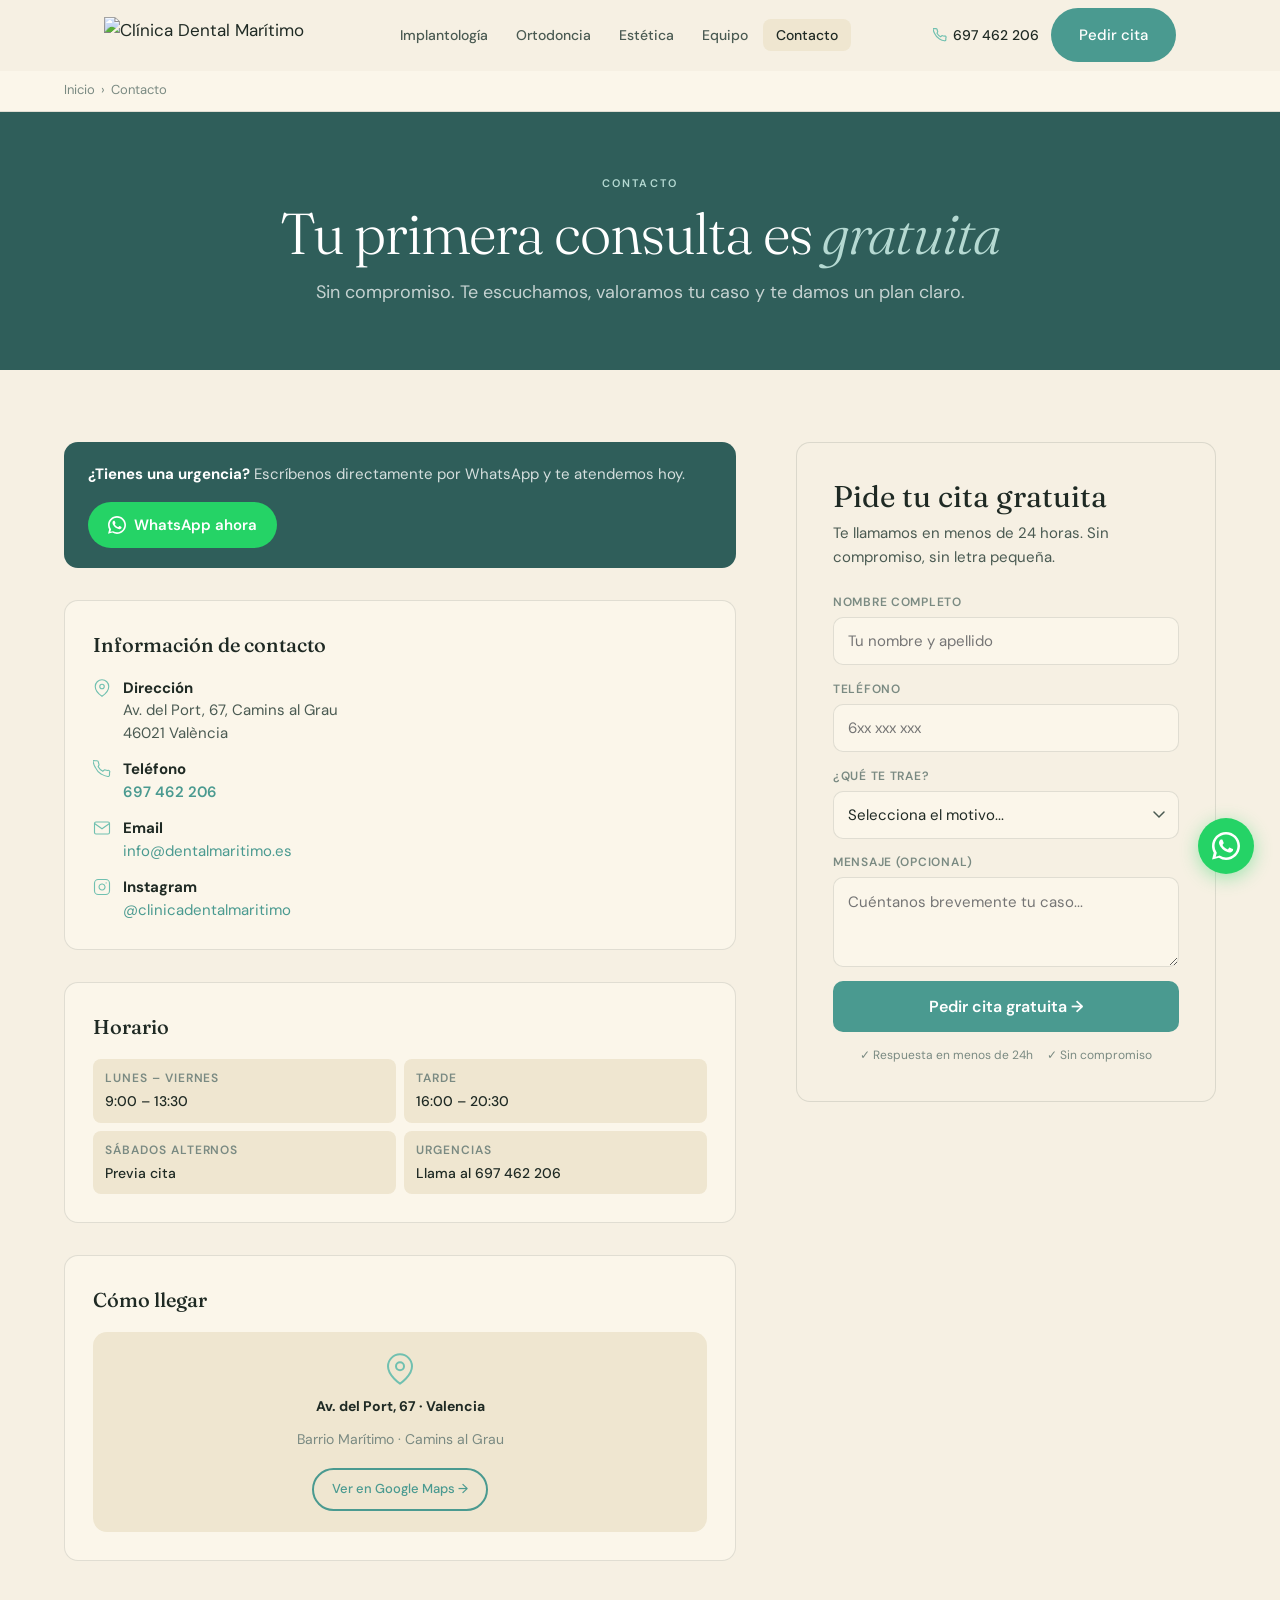
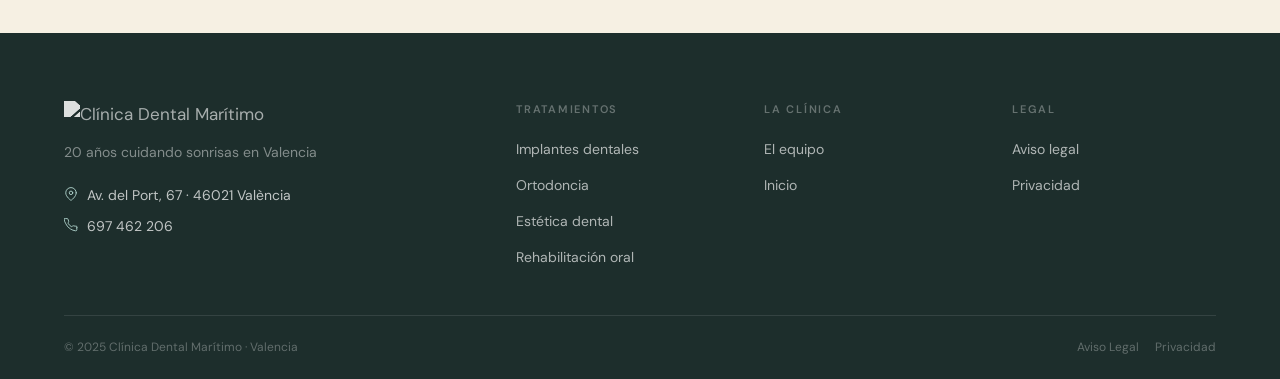
==== contacto.html @ a663b865 "Rewrite: multi-page website with SEO + Pexels treatment photos - index.html: home with service cards" ====
<!DOCTYPE html>
<html lang="es">
<head>
<meta charset="UTF-8">
<meta name="viewport" content="width=device-width, initial-scale=1.0">
<title>Contacto y Cita — Clínica Dental Marítimo Valencia</title>
<meta name="description" content="Pide tu primera consulta gratuita en Clínica Dental Marítimo. Estamos en Av. del Port, 67, Valencia. Llama al 697 462 206 o escríbenos por WhatsApp.">
<meta name="keywords" content="contacto dentista Valencia, cita dentista Valencia, clínica dental marítimo horario, dentista Valencia teléfono">
<link rel="canonical" href="https://dentalmaritimo.es/contacto/">
<link rel="stylesheet" href="styles.css">
<style>
.contact-page{padding:clamp(60px,8vh,100px) var(--pad);}
.contact-in{max-width:var(--max);margin:0 auto;display:grid;grid-template-columns:1fr 420px;gap:60px;align-items:start;}
.contact-left{display:flex;flex-direction:column;gap:32px;}
.contact-info-block{background:var(--cream-paper);border:1px solid var(--line);border-radius:var(--r);padding:28px;}
.contact-info-block h3{font-family:var(--serif);font-size:20px;font-weight:500;color:var(--ink);margin-bottom:16px;}
.ci-list{display:flex;flex-direction:column;gap:14px;}
.ci-item{display:flex;align-items:flex-start;gap:12px;font-size:15px;color:var(--muted);line-height:1.5;}
.ci-item svg{width:18px;height:18px;flex-shrink:0;margin-top:2px;color:var(--mint);}
.ci-item a:hover{color:var(--cta);}
.ci-item strong{color:var(--ink);}
.hours-grid{display:grid;grid-template-columns:1fr 1fr;gap:8px;margin-top:8px;}
.h-row{display:flex;flex-direction:column;gap:2px;background:var(--cream-deep);border-radius:8px;padding:10px 12px;}
.h-day{font-size:12px;font-weight:600;text-transform:uppercase;letter-spacing:.08em;color:var(--muted2);}
.h-time{font-size:14px;color:var(--ink);font-weight:500;}
.map-placeholder{background:var(--cream-deep);border-radius:var(--r);height:200px;display:flex;flex-direction:column;align-items:center;justify-content:center;gap:10px;color:var(--muted2);font-size:14px;text-align:center;padding:20px;}
.map-placeholder svg{width:32px;height:32px;color:var(--mint);}
.contact-form-wrap{background:var(--cream);border:1px solid var(--line);border-radius:var(--r);padding:36px;position:sticky;top:90px;}
.contact-form-wrap h2{font-family:var(--serif);font-size:clamp(22px,2.5vw,30px);font-weight:400;color:var(--ink);line-height:1.2;margin-bottom:6px;}
.contact-form-wrap p{font-size:15px;color:var(--muted);margin-bottom:24px;}
.form-stack{display:flex;flex-direction:column;gap:14px;}
.ff2{display:flex;flex-direction:column;gap:5px;}
.ff2 label{font-size:12px;font-weight:600;letter-spacing:.06em;text-transform:uppercase;color:var(--muted2);}
.ff2 input,.ff2 select,.ff2 textarea{padding:13px 14px;border-radius:10px;border:1.5px solid var(--line);background:var(--cream-paper);color:var(--ink);font-family:var(--sans);font-size:15px;outline:none;transition:border-color .2s,background .2s;width:100%;}
.ff2 input:focus,.ff2 select:focus,.ff2 textarea:focus{border-color:var(--mint);background:#fff;}
.ff2 textarea{min-height:90px;resize:vertical;line-height:1.5;}
.ff2 select{cursor:pointer;appearance:none;background-image:url("data:image/svg+xml;utf8,<svg xmlns='http://www.w3.org/2000/svg' width='12' height='8'><path d='M1 1l5 5 5-5' stroke='%234A5A52' stroke-width='1.5' fill='none' stroke-linecap='round'/></svg>");background-repeat:no-repeat;background-position:right 13px center;background-color:var(--cream-paper);padding-right:34px;}
.ferr2{font-size:12px;color:#c94040;margin-top:-4px;}
.form-btn2{background:var(--cta);color:#fff;border:none;padding:15px;border-radius:10px;font-family:var(--sans);font-size:16px;font-weight:600;cursor:pointer;width:100%;transition:background .2s,transform .2s;}
.form-btn2:hover{background:var(--deep);transform:translateY(-1px);}
.form-disc2{font-size:12px;color:var(--muted2);text-align:center;display:flex;justify-content:center;gap:14px;flex-wrap:wrap;}
.form-ok2{display:none;padding:20px;text-align:center;}
.form-ok2.vis{display:block;}
.form-ok2 p{font-family:var(--serif);font-size:22px;font-style:italic;color:var(--deep);}
.wa-cta-bar{background:var(--deep);border-radius:var(--r);padding:20px 24px;display:flex;align-items:center;justify-content:space-between;gap:16px;flex-wrap:wrap;}
.wa-cta-bar p{font-size:15px;color:rgba(255,255,255,.8);margin:0;}
.wa-cta-bar strong{color:#fff;}
.wa-btn{display:inline-flex;align-items:center;gap:8px;background:#25D366;color:#fff;padding:11px 20px;border-radius:999px;font-size:15px;font-weight:600;transition:background .2s;}
.wa-btn:hover{background:#1da851;}
@media(max-width:900px){.contact-in{grid-template-columns:1fr;}.contact-form-wrap{position:static;}}
</style>
</head>
<body>

<header class="nav" id="nav">
  <div class="nav-in">
    <a href="index.html" class="nav-logo">
      <img src="https://dentalmaritimo.es/wp-content/uploads/2025/03/cropped-Logo-Dental_Maritimo_menta-239x57.png" alt="Clínica Dental Marítimo">
    </a>
    <nav><ul class="nav-links">
      <li><a href="implantologia.html">Implantología</a></li>
      <li><a href="ortodoncia.html">Ortodoncia</a></li>
      <li><a href="estetica-dental.html">Estética</a></li>
      <li><a href="equipo.html">Equipo</a></li>
      <li><a href="contacto.html" class="active">Contacto</a></li>
    </ul></nav>
    <div class="nav-right">
      <a href="tel:+34697462206" class="nav-phone">
        <svg viewBox="0 0 24 24" fill="none" stroke="currentColor" stroke-width="2" stroke-linecap="round"><path d="M22 16.92v3a2 2 0 01-2.18 2 19.79 19.79 0 01-8.63-3.07A19.5 19.5 0 013.07 9.81 19.79 19.79 0 01.07 1.12 2 2 0 012.18 1h3a2 2 0 012 1.72c.127.96.361 1.903.7 2.81a2 2 0 01-.45 2.11L6.91 8.91a16 16 0 006.18 6.18l1.27-1.27a2 2 0 012.11-.45c.907.339 1.85.573 2.81.7A2 2 0 0122 16.92z"/></svg>
        697 462 206
      </a>
      <a href="#formulario" class="btn btn-p">Pedir cita</a>
    </div>
    <button class="hbg" id="hbg" aria-label="Menú"><span></span><span></span><span></span></button>
  </div>
</header>

<div class="mob" id="mob">
  <ul>
    <li><a href="implantologia.html">Implantología</a></li>
    <li><a href="ortodoncia.html">Ortodoncia</a></li>
    <li><a href="estetica-dental.html">Estética Dental</a></li>
    <li><a href="rehabilitacion-oral.html">Rehabilitación Oral</a></li>
    <li><a href="equipo.html">El equipo</a></li>
    <li><a href="contacto.html">Contacto</a></li>
  </ul>
  <div class="mob-ctas">
    <a href="tel:+34697462206" class="btn btn-o">Llamar ahora</a>
    <a href="#formulario" class="btn btn-p">Pedir cita gratuita</a>
  </div>
</div>

<div style="padding-top:70px;">
  <div class="breadcrumb"><div class="breadcrumb-in"><a href="index.html">Inicio</a><span>›</span><span>Contacto</span></div></div>
</div>

<!-- PAGE HEADER -->
<div style="background:var(--deep);padding:clamp(50px,7vh,80px) var(--pad);text-align:center;color:#fff;">
  <span class="lbl" style="color:var(--mint-soft);">Contacto</span>
  <h1 style="font-family:var(--serif);font-size:clamp(34px,4.5vw,60px);font-weight:300;line-height:1.1;letter-spacing:-.02em;font-optical-sizing:auto;">Tu primera consulta es <em style="color:var(--mint-soft);font-style:italic;">gratuita</em></h1>
  <p style="font-size:18px;color:rgba(255,255,255,.72);margin-top:12px;">Sin compromiso. Te escuchamos, valoramos tu caso y te damos un plan claro.</p>
</div>

<section class="contact-page" id="formulario">
  <div class="contact-in">

    <!-- LEFT: INFO -->
    <div class="contact-left">

      <div class="wa-cta-bar fi">
        <p><strong>¿Tienes una urgencia?</strong> Escríbenos directamente por WhatsApp y te atendemos hoy.</p>
        <a href="https://wa.me/34697462206?text=Hola%2C%20tengo%20una%20urgencia%20dental." class="wa-btn" target="_blank" rel="noopener">
          <svg width="18" height="18" viewBox="0 0 24 24" fill="currentColor"><path d="M17.472 14.382c-.297-.149-1.758-.867-2.03-.967-.273-.099-.471-.148-.67.15-.197.297-.767.966-.94 1.164-.173.199-.347.223-.644.075-.297-.15-1.255-.463-2.39-1.475-.883-.788-1.48-1.761-1.653-2.059-.173-.297-.018-.458.13-.606.134-.133.298-.347.446-.52.149-.174.198-.298.298-.497.099-.198.05-.371-.025-.52-.075-.149-.669-1.612-.916-2.207-.242-.579-.487-.5-.669-.51-.173-.008-.371-.01-.57-.01-.198 0-.52.074-.792.372-.272.297-1.04 1.016-1.04 2.479 0 1.462 1.065 2.875 1.213 3.074.149.198 2.096 3.2 5.077 4.487.709.306 1.262.489 1.694.625.712.227 1.36.195 1.871.118.571-.085 1.758-.719 2.006-1.413.248-.694.248-1.289.173-1.413-.074-.124-.272-.198-.57-.347z"/><path d="M12 0C5.373 0 0 5.373 0 12c0 2.123.554 4.117 1.525 5.845L.058 23.5l5.809-1.527A11.95 11.95 0 0012 24c6.627 0 12-5.373 12-12S18.627 0 12 0zm0 21.818a9.8 9.8 0 01-5.002-1.372l-.358-.213-3.45.907.922-3.368-.234-.37A9.82 9.82 0 012.18 12C2.18 6.55 6.55 2.18 12 2.18S21.818 6.55 21.818 12 17.45 21.818 12 21.818z"/></svg>
          WhatsApp ahora
        </a>
      </div>

      <div class="contact-info-block fi">
        <h3>Información de contacto</h3>
        <div class="ci-list">
          <div class="ci-item">
            <svg viewBox="0 0 24 24" fill="none" stroke="currentColor" stroke-width="1.5" stroke-linecap="round"><path d="M21 10c0 7-9 13-9 13s-9-6-9-13a9 9 0 0118 0z"/><circle cx="12" cy="10" r="3"/></svg>
            <div><strong>Dirección</strong><br/>Av. del Port, 67, Camins al Grau<br/>46021 València</div>
          </div>
          <div class="ci-item">
            <svg viewBox="0 0 24 24" fill="none" stroke="currentColor" stroke-width="1.5" stroke-linecap="round"><path d="M22 16.92v3a2 2 0 01-2.18 2 19.79 19.79 0 01-8.63-3.07A19.5 19.5 0 013.07 9.81 19.79 19.79 0 01.07 1.12 2 2 0 012.18 1h3a2 2 0 012 1.72c.127.96.361 1.903.7 2.81a2 2 0 01-.45 2.11L6.91 8.91a16 16 0 006.18 6.18l1.27-1.27a2 2 0 012.11-.45c.907.339 1.85.573 2.81.7A2 2 0 0122 16.92z"/></svg>
            <div><strong>Teléfono</strong><br/><a href="tel:+34697462206" style="color:var(--cta);font-weight:600;">697 462 206</a></div>
          </div>
          <div class="ci-item">
            <svg viewBox="0 0 24 24" fill="none" stroke="currentColor" stroke-width="1.5" stroke-linecap="round"><path d="M4 4h16c1.1 0 2 .9 2 2v12c0 1.1-.9 2-2 2H4c-1.1 0-2-.9-2-2V6c0-1.1.9-2 2-2z"/><polyline points="22,6 12,13 2,6"/></svg>
            <div><strong>Email</strong><br/><a href="mailto:info@dentalmaritimo.es" style="color:var(--cta);">info@dentalmaritimo.es</a></div>
          </div>
          <div class="ci-item">
            <svg viewBox="0 0 24 24" fill="none" stroke="currentColor" stroke-width="1.5" stroke-linecap="round"><rect x="2" y="2" width="20" height="20" rx="5"/><path d="M16 11.37A4 4 0 1112.63 8 4 4 0 0116 11.37z"/><line x1="17.5" y1="6.5" x2="17.51" y2="6.5"/></svg>
            <div><strong>Instagram</strong><br/><a href="https://instagram.com/clinicadentalmaritimo" target="_blank" rel="noopener" style="color:var(--cta);">@clinicadentalmaritimo</a></div>
          </div>
        </div>
      </div>

      <div class="contact-info-block fi d1">
        <h3>Horario</h3>
        <div class="hours-grid">
          <div class="h-row"><span class="h-day">Lunes – Viernes</span><span class="h-time">9:00 – 13:30</span></div>
          <div class="h-row"><span class="h-day">Tarde</span><span class="h-time">16:00 – 20:30</span></div>
          <div class="h-row"><span class="h-day">Sábados alternos</span><span class="h-time">Previa cita</span></div>
          <div class="h-row"><span class="h-day">Urgencias</span><span class="h-time">Llama al 697 462 206</span></div>
        </div>
      </div>

      <div class="contact-info-block fi d2">
        <h3>Cómo llegar</h3>
        <div class="map-placeholder">
          <svg viewBox="0 0 24 24" fill="none" stroke="currentColor" stroke-width="1.5" stroke-linecap="round"><path d="M21 10c0 7-9 13-9 13s-9-6-9-13a9 9 0 0118 0z"/><circle cx="12" cy="10" r="3"/></svg>
          <strong style="color:var(--ink);">Av. del Port, 67 · Valencia</strong>
          <span>Barrio Marítimo · Camins al Grau</span>
          <a href="https://maps.google.com/?q=Av.+del+Port+67+Valencia" target="_blank" rel="noopener" class="btn btn-o" style="margin-top:8px;font-size:13px;padding:9px 18px;">Ver en Google Maps →</a>
        </div>
      </div>
    </div>

    <!-- RIGHT: FORM -->
    <div class="contact-form-wrap fi">
      <h2>Pide tu cita gratuita</h2>
      <p>Te llamamos en menos de 24 horas. Sin compromiso, sin letra pequeña.</p>
      <form class="form-stack" id="ctaForm" novalidate>
        <div class="ff2"><label for="nombre">Nombre completo</label><input type="text" id="nombre" placeholder="Tu nombre y apellido" autocomplete="name"><span class="ferr2" id="errNombre"></span></div>
        <div class="ff2"><label for="telefono">Teléfono</label><input type="tel" id="telefono" placeholder="6xx xxx xxx" autocomplete="tel"><span class="ferr2" id="errTel"></span></div>
        <div class="ff2"><label for="motivo">¿Qué te trae?</label>
          <select id="motivo">
            <option value="">Selecciona el motivo...</option>
            <option value="implantes">Implantes dentales</option>
            <option value="carga">Carga inmediata</option>
            <option value="ortodoncia-invisible">Ortodoncia invisible</option>
            <option value="brackets">Brackets metálicos / estéticos</option>
            <option value="carillas">Carillas dentales</option>
            <option value="blanqueamiento">Blanqueamiento dental</option>
            <option value="rehab">Rehabilitación oral</option>
            <option value="labios">Aumento de labios</option>
            <option value="revision">Revisión general</option>
            <option value="urgencia">Urgencia dental</option>
            <option value="otra">Otra consulta</option>
          </select>
        </div>
        <div class="ff2"><label for="mensaje">Mensaje (opcional)</label><textarea id="mensaje" placeholder="Cuéntanos brevemente tu caso..."></textarea></div>
        <button type="submit" class="form-btn2">Pedir cita gratuita →</button>
        <div class="form-disc2"><span>✓ Respuesta en menos de 24h</span><span>✓ Sin compromiso</span></div>
      </form>
      <div class="form-ok2" id="formOk">
        <p>¡Gracias, <span id="okName"></span>!<br/>Te llamamos pronto.</p>
        <p style="font-size:15px;margin-top:10px;color:var(--muted)">Si tienes urgencia, llámanos al <a href="tel:+34697462206" style="color:var(--cta);font-weight:600">697 462 206</a>.</p>
      </div>
    </div>

  </div>
</section>

<footer>
  <div class="foot-in">
    <div class="foot-top">
      <div><div class="f-logo"><img src="https://dentalmaritimo.es/wp-content/uploads/2025/03/cropped-Logo-Dental_Maritimo_menta-239x57.png" alt="Clínica Dental Marítimo"></div><div class="f-tag">20 años cuidando sonrisas en Valencia</div><div class="f-contacts"><div class="fci"><svg viewBox="0 0 24 24" fill="none" stroke="currentColor" stroke-width="1.5" stroke-linecap="round"><path d="M21 10c0 7-9 13-9 13s-9-6-9-13a9 9 0 0118 0z"/><circle cx="12" cy="10" r="3"/></svg><span>Av. del Port, 67 · 46021 València</span></div><div class="fci"><svg viewBox="0 0 24 24" fill="none" stroke="currentColor" stroke-width="1.5" stroke-linecap="round"><path d="M22 16.92v3a2 2 0 01-2.18 2 19.79 19.79 0 01-8.63-3.07A19.5 19.5 0 013.07 9.81 19.79 19.79 0 01.07 1.12 2 2 0 012.18 1h3a2 2 0 012 1.72c.127.96.361 1.903.7 2.81a2 2 0 01-.45 2.11L6.91 8.91a16 16 0 006.18 6.18l1.27-1.27a2 2 0 012.11-.45c.907.339 1.85.573 2.81.7A2 2 0 0122 16.92z"/></svg><a href="tel:+34697462206">697 462 206</a></div></div></div>
      <div class="f-col"><h4>Tratamientos</h4><ul><li><a href="implantologia.html">Implantes dentales</a></li><li><a href="ortodoncia.html">Ortodoncia</a></li><li><a href="estetica-dental.html">Estética dental</a></li><li><a href="rehabilitacion-oral.html">Rehabilitación oral</a></li></ul></div>
      <div class="f-col"><h4>La clínica</h4><ul><li><a href="equipo.html">El equipo</a></li><li><a href="index.html">Inicio</a></li></ul></div>
      <div class="f-col"><h4>Legal</h4><ul><li><a href="#">Aviso legal</a></li><li><a href="#">Privacidad</a></li></ul></div>
    </div>
    <div class="foot-bot"><span>© 2025 Clínica Dental Marítimo · Valencia</span><div class="f-legal"><a href="#">Aviso Legal</a><a href="#">Privacidad</a></div></div>
  </div>
</footer>

<a href="https://wa.me/34697462206?text=Hola%2C%20me%20gustar%C3%ADa%20pedir%20informaci%C3%B3n." class="wa-fab" target="_blank" rel="noopener" aria-label="WhatsApp">
  <svg viewBox="0 0 24 24" fill="currentColor"><path d="M17.472 14.382c-.297-.149-1.758-.867-2.03-.967-.273-.099-.471-.148-.67.15-.197.297-.767.966-.94 1.164-.173.199-.347.223-.644.075-.297-.15-1.255-.463-2.39-1.475-.883-.788-1.48-1.761-1.653-2.059-.173-.297-.018-.458.13-.606.134-.133.298-.347.446-.52.149-.174.198-.298.298-.497.099-.198.05-.371-.025-.52-.075-.149-.669-1.612-.916-2.207-.242-.579-.487-.5-.669-.51-.173-.008-.371-.01-.57-.01-.198 0-.52.074-.792.372-.272.297-1.04 1.016-1.04 2.479 0 1.462 1.065 2.875 1.213 3.074.149.198 2.096 3.2 5.077 4.487.709.306 1.262.489 1.694.625.712.227 1.36.195 1.871.118.571-.085 1.758-.719 2.006-1.413.248-.694.248-1.289.173-1.413-.074-.124-.272-.198-.57-.347z"/><path d="M12 0C5.373 0 0 5.373 0 12c0 2.123.554 4.117 1.525 5.845L.058 23.5l5.809-1.527A11.95 11.95 0 0012 24c6.627 0 12-5.373 12-12S18.627 0 12 0zm0 21.818a9.8 9.8 0 01-5.002-1.372l-.358-.213-3.45.907.922-3.368-.234-.37A9.82 9.82 0 012.18 12C2.18 6.55 6.55 2.18 12 2.18S21.818 6.55 21.818 12 17.45 21.818 12 21.818z"/></svg>
</a>

<script src="shared.js"></script>
<script>
const contactForm = document.getElementById('ctaForm');
if(contactForm){
  contactForm.addEventListener('submit', e => {
    e.preventDefault();
    const nom = document.getElementById('nombre');
    const tel = document.getElementById('telefono');
    const eN = document.getElementById('errNombre');
    const eT = document.getElementById('errTel');
    eN.textContent = eT.textContent = '';
    let ok = true;
    if(!nom.value.trim()){ eN.textContent = 'Por favor escribe tu nombre.'; ok=false; }
    const tv = tel.value.trim().replace(/\s/g,'');
    if(!tv){ eT.textContent = 'Por favor escribe tu teléfono.'; ok=false; }
    else if(!/^[6789]\d{8}$/.test(tv)){ eT.textContent = 'Introduce un teléfono español válido.'; ok=false; }
    if(ok){
      contactForm.style.display = 'none';
      document.getElementById('okName').textContent = nom.value.trim().split(' ')[0];
      document.getElementById('formOk').classList.add('vis');
    }
  });
}
</script>
</body>
</html>
---- styles.css ----
@import url('https://fonts.googleapis.com/css2?family=Fraunces:ital,opsz,wght@0,9..144,300;0,9..144,400;0,9..144,500;0,9..144,600;1,9..144,300;1,9..144,400;1,9..144,500&family=DM+Sans:ital,opsz,wght@0,9..40,300;0,9..40,400;0,9..40,500;0,9..40,600;1,9..40,400&display=swap');

:root {
  --mint:        #70C0B0;
  --mint-soft:   #B5D9D2;
  --mint-pale:   #E4EFEC;
  --deep:        #2F5E5A;
  --deep-ink:    #1D2E2C;
  --cta:         #4A9A90;
  --cream:       #F6F0E3;
  --cream-paper: #FBF6EA;
  --cream-deep:  #EFE6D0;
  --sand:        #E8DCC3;
  --ink:         #1F2A24;
  --muted:       #4A5A52;
  --muted2:      #7A8A82;
  --line:        rgba(31,42,36,.12);
  --line-soft:   rgba(31,42,36,.06);
  --serif: 'Fraunces', Georgia, serif;
  --sans:  'DM Sans', system-ui, sans-serif;
  --r: 14px;
  --shadow: 0 2px 20px rgba(31,42,36,.08);
  --shadow-md: 0 6px 36px rgba(31,42,36,.13);
  --max: 1200px;
  --pad: clamp(20px,5vw,80px);
}

*,*::before,*::after{box-sizing:border-box;margin:0;padding:0;}
html{scroll-behavior:smooth;}
body{background:var(--cream);color:var(--ink);font-family:var(--sans);font-size:17px;line-height:1.6;-webkit-font-smoothing:antialiased;}
img{max-width:100%;display:block;object-fit:cover;}
a{color:inherit;text-decoration:none;}

/* Fade */
.fi{opacity:0;transform:translateY(20px);transition:opacity .65s ease,transform .65s ease;}
.fi.vis{opacity:1;transform:none;}
.d1{transition-delay:.1s;}.d2{transition-delay:.2s;}.d3{transition-delay:.3s;}.d4{transition-delay:.4s;}

/* Buttons */
.btn{display:inline-flex;align-items:center;gap:8px;padding:13px 26px;border-radius:999px;font-family:var(--sans);font-size:15px;font-weight:500;cursor:pointer;border:2px solid transparent;transition:all .2s;white-space:nowrap;}
.btn-lg{padding:15px 34px;font-size:16px;}
.btn-p{background:var(--cta);color:#fff;}
.btn-p:hover{background:var(--deep);transform:translateY(-1px);box-shadow:0 4px 18px rgba(74,154,144,.35);}
.btn-o{background:transparent;border-color:var(--cta);color:var(--cta);}
.btn-o:hover{background:var(--cta);color:#fff;transform:translateY(-1px);}
.btn-w{background:#fff;color:var(--deep);font-weight:600;}
.btn-w:hover{background:var(--cream);transform:translateY(-1px);}
.btn-ghost{background:rgba(255,255,255,.15);border-color:rgba(255,255,255,.3);color:#fff;}
.btn-ghost:hover{background:rgba(255,255,255,.25);}

/* Labels & titles */
.lbl{font-size:11px;font-weight:600;letter-spacing:.2em;text-transform:uppercase;color:var(--mint);display:block;margin-bottom:10px;}
.ttl{font-family:var(--serif);font-size:clamp(30px,4vw,52px);font-weight:400;line-height:1.1;letter-spacing:-.015em;color:var(--ink);margin-bottom:14px;font-optical-sizing:auto;}
.ttl em{font-style:italic;color:var(--cta);}
.sub{font-size:17px;color:var(--muted);max-width:54ch;line-height:1.65;}

/* ────── NAV ────── */
.nav{position:fixed;top:0;left:0;right:0;z-index:100;background:var(--cream);border-bottom:1px solid transparent;transition:border-color .3s,box-shadow .3s;}
.nav.scrolled{border-bottom-color:var(--line);box-shadow:0 2px 18px rgba(31,42,36,.07);}
.nav-in{max-width:var(--max);margin:0 auto;padding:0 var(--pad);height:70px;display:flex;align-items:center;justify-content:space-between;gap:20px;}
.nav-logo img{height:36px;width:auto;}
.nav-links{display:flex;gap:2px;list-style:none;}
.nav-links a{font-size:14px;font-weight:500;color:var(--muted);padding:7px 13px;border-radius:8px;transition:color .2s,background .2s;}
.nav-links a:hover,.nav-links a.active{color:var(--ink);background:var(--cream-deep);}
.nav-right{display:flex;align-items:center;gap:12px;}
.nav-phone{font-size:14px;font-weight:500;color:var(--ink);display:flex;align-items:center;gap:6px;}
.nav-phone svg{width:14px;height:14px;color:var(--mint);}
.hbg{display:none;flex-direction:column;gap:5px;cursor:pointer;padding:8px;border:none;background:none;}
.hbg span{display:block;width:22px;height:2px;background:var(--ink);border-radius:2px;transition:all .3s;}
.hbg.open span:nth-child(1){transform:translateY(7px) rotate(45deg);}
.hbg.open span:nth-child(2){opacity:0;}
.hbg.open span:nth-child(3){transform:translateY(-7px) rotate(-45deg);}
.mob{display:none;position:fixed;top:70px;left:0;right:0;background:var(--cream);border-bottom:1px solid var(--line);padding:14px var(--pad) 20px;z-index:99;}
.mob.open{display:block;}
.mob ul{list-style:none;display:flex;flex-direction:column;gap:2px;margin-bottom:14px;}
.mob ul a{display:block;padding:11px 14px;font-size:16px;font-weight:500;color:var(--ink);border-radius:10px;}
.mob ul a:hover{background:var(--cream-deep);}
.mob-ctas{display:flex;flex-direction:column;gap:10px;}
.mob-ctas .btn{justify-content:center;}
@media(max-width:900px){.nav-links{display:none;}}
@media(max-width:768px){.nav-phone,.nav-right .btn{display:none;}.hbg{display:flex;}}

/* ────── PAGE HERO ────── */
.page-hero{padding-top:70px;background:var(--deep);color:#fff;padding-bottom:0;}
.page-hero-in{max-width:var(--max);margin:0 auto;padding:60px var(--pad) 0;display:grid;grid-template-columns:1fr 480px;gap:60px;align-items:end;}
.page-hero .lbl{color:var(--mint-soft);}
.page-hero h1{font-family:var(--serif);font-size:clamp(38px,5vw,68px);font-weight:300;line-height:1.05;letter-spacing:-.025em;margin-bottom:16px;font-optical-sizing:auto;}
.page-hero h1 em{font-style:italic;color:var(--mint-soft);}
.page-hero-sub{font-size:18px;color:rgba(255,255,255,.75);max-width:44ch;line-height:1.6;margin-bottom:28px;}
.page-hero-ctas{display:flex;gap:12px;flex-wrap:wrap;}
.page-hero-img{border-radius:var(--r) var(--r) 0 0;overflow:hidden;height:380px;position:relative;}
.page-hero-img img{width:100%;height:100%;object-fit:cover;object-position:center top;}
@media(max-width:900px){.page-hero-in{grid-template-columns:1fr;}.page-hero-img{height:280px;border-radius:var(--r);}}

/* ────── HERO (home) ────── */
.hero{min-height:100vh;padding-top:70px;display:grid;grid-template-columns:1fr 1fr;align-items:stretch;}
.hero-copy{padding:clamp(60px,8vh,100px) var(--pad) clamp(60px,8vh,100px) max(var(--pad),calc((100vw - var(--max))/2 + var(--pad)));display:flex;flex-direction:column;justify-content:center;}
.hero-eyebrow{display:inline-flex;align-items:center;gap:8px;background:var(--cream-paper);border:1px solid var(--line);padding:5px 14px;border-radius:999px;font-size:12px;font-weight:500;color:var(--muted);margin-bottom:24px;align-self:flex-start;}
.hero-eyebrow .dot{width:6px;height:6px;border-radius:50%;background:var(--mint);}
.hero h1{font-family:var(--serif);font-size:clamp(40px,5.5vw,72px);font-weight:300;line-height:1.05;letter-spacing:-.025em;color:var(--ink);margin-bottom:18px;font-optical-sizing:auto;}
.hero h1 em{font-style:italic;font-weight:400;color:var(--deep);}
.hero-sub{font-size:18px;color:var(--muted);max-width:42ch;line-height:1.6;margin-bottom:34px;}
.hero-ctas{display:flex;gap:12px;flex-wrap:wrap;margin-bottom:30px;}
.badges{display:flex;align-items:center;gap:12px;flex-wrap:wrap;}
.badge{display:flex;align-items:center;gap:6px;font-size:13px;color:var(--muted);}
.stars{color:#f4a428;letter-spacing:1px;}
.badge-sep{color:var(--line);font-size:18px;}
.hero-img{position:relative;overflow:hidden;}
.hero-img img{position:absolute;inset:0;width:100%;height:100%;object-fit:cover;}
.hero-img-overlay{position:absolute;inset:0;background:linear-gradient(to right,var(--cream) 0%,transparent 15%),linear-gradient(to top,rgba(31,42,36,.3) 0%,transparent 50%);}
.hero-img-badge{position:absolute;bottom:28px;left:28px;background:rgba(251,246,234,.92);backdrop-filter:blur(10px);padding:12px 18px;border-radius:12px;font-size:13px;color:var(--muted);font-weight:500;display:flex;align-items:center;gap:8px;}
.hero-img-badge svg{width:16px;height:16px;color:var(--mint);}
@media(max-width:768px){
  .hero{grid-template-columns:1fr;min-height:auto;}
  .hero-copy{padding:40px var(--pad) 28px;}
  .hero-img{min-height:300px;position:relative;}
}

/* ────── TRUST BAR ────── */
.trust-bar{background:var(--cream-paper);border-top:1px solid var(--line);border-bottom:1px solid var(--line);padding:24px var(--pad);}
.trust-bar-in{max-width:var(--max);margin:0 auto;display:grid;grid-template-columns:repeat(4,1fr);gap:20px;}
.ti{display:flex;flex-direction:column;align-items:center;text-align:center;gap:5px;}
.ti-ico{width:38px;height:38px;background:var(--mint-pale);border-radius:50%;display:flex;align-items:center;justify-content:center;margin-bottom:2px;}
.ti-ico svg{width:18px;height:18px;color:var(--deep);}
.ti-num{font-family:var(--serif);font-size:26px;font-weight:400;color:var(--deep);line-height:1;}
.ti-lbl{font-size:12px;color:var(--muted2);font-weight:500;}
@media(max-width:768px){.trust-bar-in{grid-template-columns:1fr 1fr;gap:18px;}}

/* ────── PROBLEM ────── */
.problem{padding:clamp(80px,10vh,120px) var(--pad);}
.prob-in{max-width:var(--max);margin:0 auto;}
.prob-hd{max-width:50ch;margin-bottom:52px;}
.pains{display:grid;grid-template-columns:repeat(3,1fr);gap:20px;margin-bottom:32px;}
.pain{background:var(--cream-paper);border:1px solid var(--line);border-radius:var(--r);padding:28px 24px;display:flex;flex-direction:column;gap:12px;}
.pain-ico{width:46px;height:46px;background:var(--mint-pale);border-radius:12px;display:flex;align-items:center;justify-content:center;}
.pain-ico svg{width:22px;height:22px;color:var(--deep);}
.pain h3{font-family:var(--serif);font-size:20px;font-weight:500;color:var(--ink);line-height:1.25;}
.pain p{font-size:14px;color:var(--muted);line-height:1.6;}
.prob-close{background:var(--deep);border-radius:var(--r);padding:36px 42px;display:flex;align-items:center;justify-content:space-between;gap:28px;flex-wrap:wrap;}
.prob-close p{font-family:var(--serif);font-style:italic;font-size:clamp(17px,1.8vw,22px);color:var(--cream);max-width:52ch;line-height:1.4;font-weight:300;}
@media(max-width:768px){.pains{grid-template-columns:1fr;}.prob-close{flex-direction:column;}.prob-close p{font-size:18px;}}

/* ────── SERVICES GRID (home) ────── */
.services-grid{background:var(--cream-paper);padding:clamp(80px,10vh,120px) var(--pad);}
.sg-in{max-width:var(--max);margin:0 auto;}
.sg-hd{margin-bottom:44px;}
.srv-cards{display:grid;grid-template-columns:repeat(3,1fr);gap:20px;}
.srv-card-link{display:flex;flex-direction:column;background:var(--cream);border:1px solid var(--line);border-radius:var(--r);overflow:hidden;transition:box-shadow .2s,transform .2s;text-decoration:none;}
.srv-card-link:hover{box-shadow:var(--shadow-md);transform:translateY(-3px);}
.srv-card-img{height:200px;overflow:hidden;position:relative;}
.srv-card-img img{width:100%;height:100%;object-fit:cover;transition:transform .5s;}
.srv-card-link:hover .srv-card-img img{transform:scale(1.05);}
.srv-card-body{padding:24px;flex:1;display:flex;flex-direction:column;gap:10px;}
.srv-card-body .lbl{margin-bottom:0;}
.srv-card-body h3{font-family:var(--serif);font-size:22px;font-weight:500;color:var(--ink);line-height:1.2;}
.srv-card-body p{font-size:14px;color:var(--muted);line-height:1.6;flex:1;}
.srv-card-body .srv-link{font-size:14px;font-weight:600;color:var(--cta);margin-top:4px;}
@media(max-width:900px){.srv-cards{grid-template-columns:repeat(2,1fr);}}
@media(max-width:600px){.srv-cards{grid-template-columns:1fr;}}

/* ────── TREATMENT DETAIL ────── */
.treat-section{padding:clamp(80px,10vh,120px) var(--pad);}
.treat-in{max-width:var(--max);margin:0 auto;}
.treat-grid{display:grid;grid-template-columns:1fr 1fr;gap:60px;align-items:center;margin-bottom:60px;}
.treat-grid.reverse{direction:rtl;}
.treat-grid.reverse > *{direction:ltr;}
.treat-img{border-radius:var(--r);overflow:hidden;height:420px;}
.treat-img img{width:100%;height:100%;object-fit:cover;}
.treat-copy{display:flex;flex-direction:column;gap:16px;}
.treat-copy h2{font-family:var(--serif);font-size:clamp(28px,3.5vw,44px);font-weight:400;color:var(--ink);line-height:1.15;letter-spacing:-.01em;}
.treat-copy h2 em{font-style:italic;color:var(--cta);}
.treat-copy p{font-size:16px;color:var(--muted);line-height:1.65;}
.treat-list{list-style:none;display:flex;flex-direction:column;gap:10px;}
.treat-list li{display:flex;align-items:flex-start;gap:10px;font-size:15px;color:var(--muted);line-height:1.5;}
.treat-list li::before{content:'✓';color:var(--cta);font-weight:700;flex-shrink:0;margin-top:1px;}
@media(max-width:768px){.treat-grid,.treat-grid.reverse{grid-template-columns:1fr;direction:ltr;}.treat-img{height:260px;}}

/* ────── SUB-SERVICES CARDS ────── */
.sub-services{background:var(--cream-paper);padding:clamp(60px,8vh,100px) var(--pad);}
.ss-in{max-width:var(--max);margin:0 auto;}
.ss-hd{margin-bottom:40px;}
.ss-cards{display:grid;grid-template-columns:repeat(3,1fr);gap:20px;}
.ss-card{background:var(--cream);border:1px solid var(--line);border-radius:var(--r);padding:28px 24px;display:flex;flex-direction:column;gap:12px;transition:box-shadow .2s,transform .2s;}
.ss-card:hover{box-shadow:var(--shadow-md);transform:translateY(-2px);}
.ss-ico{width:50px;height:50px;background:var(--mint-pale);border-radius:12px;display:flex;align-items:center;justify-content:center;}
.ss-ico svg{width:24px;height:24px;color:var(--deep);}
.ss-card h3{font-family:var(--serif);font-size:22px;font-weight:500;color:var(--ink);line-height:1.25;}
.ss-card p{font-size:14px;color:var(--muted);line-height:1.6;}
.ss-tag{display:inline-flex;align-items:center;gap:5px;font-size:12px;font-weight:600;color:var(--cta);letter-spacing:.02em;margin-top:auto;}
@media(max-width:768px){.ss-cards{grid-template-columns:1fr;}}

/* ────── BENEFITS ────── */
.benefits{padding:clamp(80px,10vh,120px) var(--pad);}
.ben-in{max-width:var(--max);margin:0 auto;}
.ben-hd{margin-bottom:44px;}
.ben-grid{display:grid;grid-template-columns:repeat(4,1fr);gap:20px;}
.ben-card{display:flex;flex-direction:column;gap:12px;}
.ben-ico{width:52px;height:52px;background:var(--mint-pale);border-radius:14px;display:flex;align-items:center;justify-content:center;}
.ben-ico svg{width:26px;height:26px;color:var(--deep);}
.ben-card h3{font-family:var(--serif);font-size:18px;font-weight:500;color:var(--ink);line-height:1.3;}
.ben-card p{font-size:14px;color:var(--muted);line-height:1.6;}
@media(max-width:900px){.ben-grid{grid-template-columns:repeat(2,1fr);}}
@media(max-width:600px){.ben-grid{grid-template-columns:1fr;}}

/* ────── GALLERY ────── */
.gallery{padding:clamp(80px,10vh,120px) var(--pad);}
.gallery-in{max-width:var(--max);margin:0 auto;}
.gallery-hd{margin-bottom:40px;}
.gallery-grid{display:grid;grid-template-columns:repeat(12,1fr);grid-template-rows:200px 200px;gap:12px;}
.g-item{border-radius:var(--r);overflow:hidden;position:relative;}
.g-item img{width:100%;height:100%;object-fit:cover;transition:transform .5s ease;}
.g-item:hover img{transform:scale(1.04);}
.g-item:nth-child(1){grid-column:span 7;grid-row:span 2;}
.g-item:nth-child(2){grid-column:span 5;}
.g-item:nth-child(3){grid-column:span 2;}
.g-item:nth-child(4){grid-column:span 3;}
@media(max-width:768px){
  .gallery-grid{grid-template-columns:1fr 1fr;grid-template-rows:auto;}
  .g-item{grid-column:span 1 !important;grid-row:span 1 !important;aspect-ratio:4/3;}
}

/* ────── TEAM ────── */
.team{background:var(--cream-paper);padding:clamp(80px,10vh,120px) var(--pad);}
.team-in{max-width:var(--max);margin:0 auto;}
.team-hd{margin-bottom:44px;}
.team-lead{background:var(--cream);border:1px solid var(--line);border-radius:var(--r);display:grid;grid-template-columns:300px 1fr;overflow:hidden;margin-bottom:24px;}
.lead-img{display:flex;align-items:center;justify-content:center;padding:40px;background:var(--cream-deep);}
.lead-img img{width:180px;height:180px;border-radius:50%;object-fit:cover;object-position:top center;border:4px solid var(--cream);box-shadow:0 4px 24px rgba(31,42,36,.15);}
.lead-copy{padding:48px 44px;display:flex;flex-direction:column;justify-content:center;gap:14px;}
.lead-copy .lbl{margin-bottom:0;}
.lead-copy h3{font-family:var(--serif);font-size:clamp(28px,3vw,40px);font-weight:400;color:var(--ink);line-height:1.1;}
.lead-quote{font-family:var(--serif);font-style:italic;font-size:19px;color:var(--deep);line-height:1.4;max-width:36ch;font-weight:300;}
.lead-bio{font-size:15px;color:var(--muted);line-height:1.65;max-width:46ch;}
.team-grid{display:grid;grid-template-columns:repeat(5,1fr);gap:16px;}
.t-card{background:var(--cream);border:1px solid var(--line);border-radius:var(--r);overflow:hidden;display:flex;flex-direction:column;transition:box-shadow .2s;}
.t-card:hover{box-shadow:var(--shadow);}
.t-img{display:flex;align-items:center;justify-content:center;padding:24px 16px 12px;background:var(--cream-paper);}
.t-img img{width:100px;height:100px;border-radius:50%;object-fit:cover;object-position:top center;border:3px solid var(--cream);box-shadow:0 2px 12px rgba(31,42,36,.12);}
.t-info{padding:12px 16px 20px;text-align:center;}
.t-role{font-size:10px;font-weight:600;letter-spacing:.15em;text-transform:uppercase;color:var(--mint);margin-bottom:4px;}
.t-info h4{font-family:var(--serif);font-size:16px;font-weight:500;color:var(--ink);margin-bottom:4px;}
.t-info p{font-size:12px;color:var(--muted);line-height:1.5;font-style:italic;}
@media(max-width:1024px){.team-grid{grid-template-columns:repeat(3,1fr);}}
@media(max-width:768px){.team-lead{grid-template-columns:1fr;}.lead-copy{padding:26px;}.team-grid{grid-template-columns:1fr 1fr;}}

/* ────── PROCESS ────── */
.process{background:var(--deep);padding:clamp(80px,10vh,120px) var(--pad);color:#fff;}
.proc-in{max-width:var(--max);margin:0 auto;}
.process .lbl{color:var(--mint-soft);}
.process .ttl{color:#fff;margin-bottom:52px;}
.process .ttl em{color:var(--mint-soft);}
.steps{display:grid;grid-template-columns:repeat(4,1fr);gap:0;position:relative;margin-bottom:52px;}
.steps::before{content:'';position:absolute;top:26px;left:calc(12.5% + 13px);right:calc(12.5% + 13px);height:1px;background:rgba(255,255,255,.15);}
.step{padding:0 14px;display:flex;flex-direction:column;gap:14px;}
.step-n{width:52px;height:52px;border-radius:50%;background:rgba(255,255,255,.1);border:1.5px solid rgba(255,255,255,.2);display:flex;align-items:center;justify-content:center;font-family:var(--serif);font-style:italic;font-size:22px;color:var(--mint-soft);position:relative;z-index:1;}
.step h3{font-family:var(--serif);font-size:19px;font-weight:400;color:#fff;line-height:1.3;}
.step p{font-size:14px;color:rgba(255,255,255,.6);line-height:1.6;}
.proc-cta{text-align:center;}
@media(max-width:768px){.steps{grid-template-columns:1fr;gap:28px;}.steps::before{display:none;}.step{flex-direction:row;padding:0;}.step-n{flex-shrink:0;}}

/* ────── TESTIMONIALS ────── */
.testi{padding:clamp(80px,10vh,120px) var(--pad);}
.testi-in{max-width:var(--max);margin:0 auto;}
.testi-hd{margin-bottom:44px;}
.g-badge{display:inline-flex;align-items:center;gap:8px;background:var(--cream-paper);border:1px solid var(--line);padding:7px 14px;border-radius:999px;font-size:13px;font-weight:500;color:var(--ink);margin-bottom:16px;}
.g-logo{width:17px;height:17px;}
.testi-grid{columns:3;gap:18px;margin-bottom:36px;}
.tcard{break-inside:avoid;background:var(--cream-paper);border:1px solid var(--line);border-radius:var(--r);padding:24px 22px;margin-bottom:18px;display:flex;flex-direction:column;gap:12px;}
.tstars{color:#f4a428;font-size:15px;}
.tquote{font-family:var(--serif);font-style:italic;font-size:16px;line-height:1.55;color:var(--ink);}
.taname{font-weight:600;font-size:14px;color:var(--ink);}
.tadet{font-size:12px;color:var(--muted2);}
.testi-cta{text-align:center;}
@media(max-width:1024px){.testi-grid{columns:2;}}
@media(max-width:768px){.testi-grid{columns:1;}}

/* ────── FAQ ────── */
.faq{background:var(--cream-paper);padding:clamp(80px,10vh,120px) var(--pad);}
.faq-in{max-width:740px;margin:0 auto;}
.faq-hd{text-align:center;margin-bottom:44px;}
.faq-hd .sub{margin:0 auto;}
.faq-item{border-bottom:1px solid var(--line);}
.faq-item:first-child{border-top:1px solid var(--line);}
.faq-q{width:100%;background:none;border:none;padding:22px 0;display:flex;align-items:center;justify-content:space-between;gap:14px;cursor:pointer;font-family:var(--serif);font-size:18px;font-weight:500;color:var(--ink);text-align:left;line-height:1.3;}
.faq-ico{width:26px;height:26px;border-radius:50%;background:var(--cream-deep);display:flex;align-items:center;justify-content:center;flex-shrink:0;transition:background .2s;}
.faq-ico svg{width:12px;height:12px;color:var(--deep);transition:transform .3s;}
.faq-item.open .faq-ico{background:var(--mint);}
.faq-item.open .faq-ico svg{color:#fff;transform:rotate(45deg);}
.faq-a{max-height:0;overflow:hidden;transition:max-height .32s ease;}
.faq-a-in{padding-bottom:22px;font-size:16px;color:var(--muted);line-height:1.65;}

/* ────── FINAL CTA / FORM ────── */
.final{background:var(--deep);padding:clamp(80px,10vh,120px) var(--pad);color:#fff;}
.final-in{max-width:840px;margin:0 auto;text-align:center;}
.final .lbl{color:var(--mint-soft);margin-bottom:14px;}
.final h2{font-family:var(--serif);font-size:clamp(34px,5vw,58px);font-weight:300;line-height:1.1;letter-spacing:-.02em;margin-bottom:14px;font-optical-sizing:auto;}
.final h2 em{font-style:italic;font-weight:400;color:var(--mint-soft);}
.final-sub{font-size:18px;color:rgba(255,255,255,.72);margin-bottom:44px;max-width:44ch;margin-left:auto;margin-right:auto;}
.cta-form{background:rgba(255,255,255,.1);border:1px solid rgba(255,255,255,.18);border-radius:18px;padding:34px 38px;display:flex;flex-direction:column;gap:14px;max-width:520px;margin:0 auto;}
.form-row{display:grid;grid-template-columns:1fr 1fr;gap:12px;}
.ff{display:flex;flex-direction:column;gap:5px;}
.ff label{font-size:11px;font-weight:600;letter-spacing:.08em;text-transform:uppercase;color:rgba(255,255,255,.6);}
.ff input,.ff select{padding:12px 14px;border-radius:10px;border:1px solid rgba(255,255,255,.2);background:rgba(255,255,255,.12);color:#fff;font-family:var(--sans);font-size:15px;outline:none;transition:border-color .2s,background .2s;}
.ff input::placeholder{color:rgba(255,255,255,.4);}
.ff input:focus,.ff select:focus{border-color:rgba(255,255,255,.5);background:rgba(255,255,255,.18);}
.ff select{cursor:pointer;appearance:none;background-image:url("data:image/svg+xml;utf8,<svg xmlns='http://www.w3.org/2000/svg' width='12' height='8'><path d='M1 1l5 5 5-5' stroke='white' stroke-width='1.5' fill='none' stroke-linecap='round'/></svg>");background-repeat:no-repeat;background-position:right 13px center;background-color:rgba(255,255,255,.12);padding-right:34px;}
.ff select option{background:var(--deep-ink);color:#fff;}
.ferr{font-size:12px;color:#ffb3b3;margin-top:-4px;}
.form-btn{background:var(--mint);color:var(--deep-ink);border:none;padding:15px;border-radius:10px;font-family:var(--sans);font-size:16px;font-weight:600;cursor:pointer;transition:background .2s,transform .2s;}
.form-btn:hover{background:var(--mint-soft);transform:translateY(-1px);}
.form-disc{font-size:12px;color:rgba(255,255,255,.45);display:flex;justify-content:center;gap:14px;flex-wrap:wrap;}
.form-ok{display:none;padding:20px;text-align:center;}
.form-ok.vis{display:block;}
.form-ok p{font-family:var(--serif);font-size:22px;font-style:italic;color:#fff;}
.wa-alt{margin-top:26px;font-size:15px;color:rgba(255,255,255,.6);}
.wa-alt a{color:var(--mint-soft);font-weight:600;}
@media(max-width:768px){.cta-form{padding:22px 16px;}.form-row{grid-template-columns:1fr;}}

/* ────── FOOTER ────── */
footer{background:var(--deep-ink);color:rgba(255,255,255,.72);padding:68px var(--pad) 0;}
.foot-in{max-width:var(--max);margin:0 auto;}
.foot-top{display:grid;grid-template-columns:2fr 1fr 1fr 1fr;gap:44px;padding-bottom:44px;}
.f-logo img{height:30px;width:auto;filter:brightness(0) invert(1) opacity(.85);margin-bottom:10px;}
.f-tag{font-size:14px;color:rgba(255,255,255,.45);margin-bottom:20px;}
.f-contacts{display:flex;flex-direction:column;gap:9px;}
.fci{display:flex;align-items:flex-start;gap:9px;font-size:14px;}
.fci svg{width:14px;height:14px;flex-shrink:0;margin-top:3px;color:var(--mint-soft);}
.fci a:hover{color:#fff;}
.f-col h4{font-size:11px;font-weight:600;letter-spacing:.16em;text-transform:uppercase;color:rgba(255,255,255,.32);margin-bottom:16px;}
.f-col ul{list-style:none;display:flex;flex-direction:column;gap:9px;}
.f-col ul li a{font-size:14px;color:rgba(255,255,255,.65);transition:color .2s;}
.f-col ul li a:hover{color:#fff;}
.f-note{font-size:12px;color:rgba(255,255,255,.4);margin-top:12px;line-height:1.5;}
.foot-bot{border-top:1px solid rgba(255,255,255,.1);padding:22px 0;display:flex;align-items:center;justify-content:space-between;gap:16px;flex-wrap:wrap;font-size:12px;color:rgba(255,255,255,.3);}
.f-legal{display:flex;gap:16px;}
.f-legal a{color:rgba(255,255,255,.3);transition:color .2s;}
.f-legal a:hover{color:rgba(255,255,255,.65);}
@media(max-width:1024px){.foot-top{grid-template-columns:1fr 1fr;}}
@media(max-width:768px){.foot-top{grid-template-columns:1fr;gap:28px;}.foot-bot{flex-direction:column;align-items:flex-start;}}

/* ────── WHATSAPP FAB ────── */
.wa-fab{position:fixed;bottom:26px;right:26px;z-index:200;width:56px;height:56px;background:#25D366;border-radius:50%;display:flex;align-items:center;justify-content:center;box-shadow:0 4px 18px rgba(37,211,102,.42);animation:pulseWa 2.8s ease-in-out infinite;transition:transform .2s;}
.wa-fab:hover{transform:scale(1.1);animation:none;}
.wa-fab svg{width:28px;height:28px;color:#fff;}
@keyframes pulseWa{0%,100%{box-shadow:0 4px 18px rgba(37,211,102,.42);}50%{box-shadow:0 4px 28px rgba(37,211,102,.72),0 0 0 8px rgba(37,211,102,.1);}}

/* ────── BREADCRUMB ────── */
.breadcrumb{background:var(--cream-paper);border-bottom:1px solid var(--line);padding:10px var(--pad);}
.breadcrumb-in{max-width:var(--max);margin:0 auto;display:flex;align-items:center;gap:6px;font-size:13px;color:var(--muted2);}
.breadcrumb-in a{color:var(--muted2);transition:color .2s;}
.breadcrumb-in a:hover{color:var(--ink);}
.breadcrumb-in span{color:var(--muted2);}
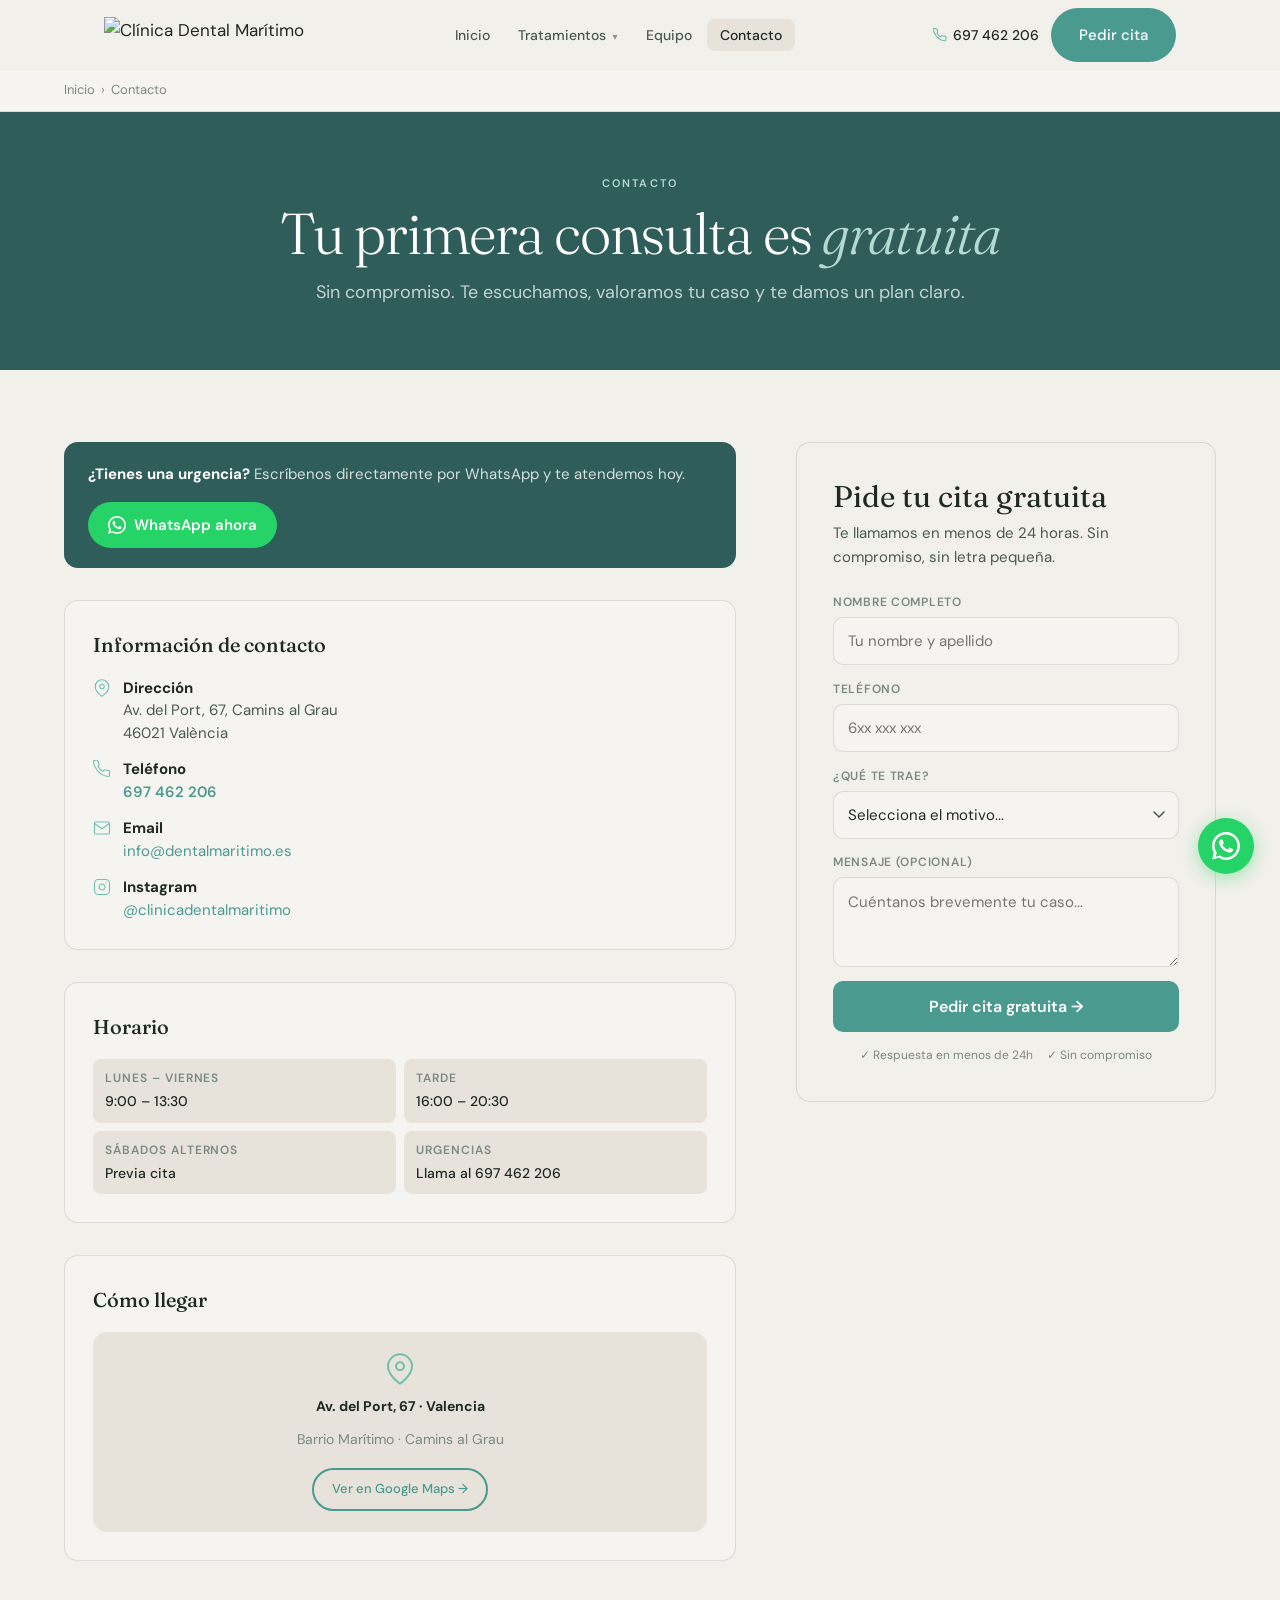
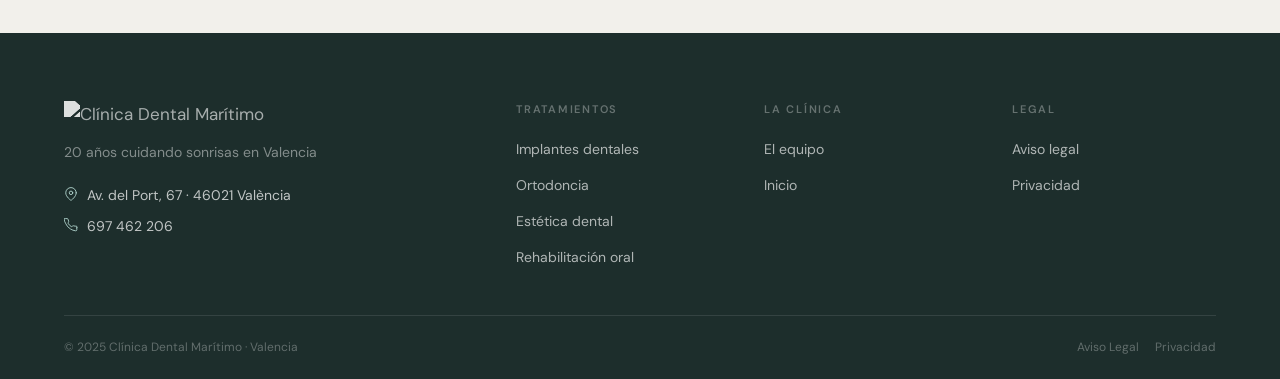
==== commit e49af62e: "Nav: 4-item structure with Tratamientos dropdown + fix page-hero + lower beige - Nav restructured to" ====
--- a/contacto.html
+++ b/contacto.html
@@ -58,9 +58,16 @@
       <img src="https://dentalmaritimo.es/wp-content/uploads/2025/03/cropped-Logo-Dental_Maritimo_menta-239x57.png" alt="Clínica Dental Marítimo">
     </a>
     <nav><ul class="nav-links">
-      <li><a href="implantologia.html">Implantología</a></li>
-      <li><a href="ortodoncia.html">Ortodoncia</a></li>
-      <li><a href="estetica-dental.html">Estética</a></li>
+      <li><a href="index.html">Inicio</a></li>
+      <li class="nav-dropdown">
+        <a href="tratamientos.html">Tratamientos <span class="nav-drop-arrow">▾</span></a>
+        <ul class="nav-drop-menu">
+          <li><a href="implantologia.html">Implantología</a></li>
+          <li><a href="ortodoncia.html">Ortodoncia</a></li>
+          <li><a href="estetica-dental.html">Estética Dental</a></li>
+          <li><a href="rehabilitacion-oral.html">Rehabilitación Oral</a></li>
+        </ul>
+      </li>
       <li><a href="equipo.html">Equipo</a></li>
       <li><a href="contacto.html" class="active">Contacto</a></li>
     </ul></nav>
@@ -77,11 +84,9 @@
 
 <div class="mob" id="mob">
   <ul>
-    <li><a href="implantologia.html">Implantología</a></li>
-    <li><a href="ortodoncia.html">Ortodoncia</a></li>
-    <li><a href="estetica-dental.html">Estética Dental</a></li>
-    <li><a href="rehabilitacion-oral.html">Rehabilitación Oral</a></li>
-    <li><a href="equipo.html">El equipo</a></li>
+    <li><a href="index.html">Inicio</a></li>
+    <li><a href="tratamientos.html">Tratamientos</a></li>
+    <li><a href="equipo.html">Equipo</a></li>
     <li><a href="contacto.html">Contacto</a></li>
   </ul>
   <div class="mob-ctas">
--- a/styles.css
+++ b/styles.css
@@ -7,10 +7,10 @@
   --deep:        #2F5E5A;
   --deep-ink:    #1D2E2C;
   --cta:         #4A9A90;
-  --cream:       #F6F0E3;
-  --cream-paper: #FBF6EA;
-  --cream-deep:  #EFE6D0;
-  --sand:        #E8DCC3;
+  --cream:       #F2F0EB;
+  --cream-paper: #F6F4F0;
+  --cream-deep:  #E7E3DA;
+  --sand:        #DEDAD1;
   --ink:         #1F2A24;
   --muted:       #4A5A52;
   --muted2:      #7A8A82;
@@ -81,16 +81,24 @@
 @media(max-width:768px){.nav-phone,.nav-right .btn{display:none;}.hbg{display:flex;}}
 
 /* ────── PAGE HERO ────── */
-.page-hero{padding-top:70px;background:var(--deep);color:#fff;padding-bottom:0;}
-.page-hero-in{max-width:var(--max);margin:0 auto;padding:60px var(--pad) 0;display:grid;grid-template-columns:1fr 480px;gap:60px;align-items:end;}
+.page-hero{padding-top:70px;background:var(--deep);color:#fff;padding-bottom:clamp(50px,7vh,80px);}
+.page-hero-in{max-width:var(--max);margin:0 auto;padding:clamp(50px,7vh,80px) var(--pad) 0;display:grid;grid-template-columns:1fr 460px;gap:60px;align-items:center;}
 .page-hero .lbl{color:var(--mint-soft);}
 .page-hero h1{font-family:var(--serif);font-size:clamp(38px,5vw,68px);font-weight:300;line-height:1.05;letter-spacing:-.025em;margin-bottom:16px;font-optical-sizing:auto;}
 .page-hero h1 em{font-style:italic;color:var(--mint-soft);}
 .page-hero-sub{font-size:18px;color:rgba(255,255,255,.75);max-width:44ch;line-height:1.6;margin-bottom:28px;}
 .page-hero-ctas{display:flex;gap:12px;flex-wrap:wrap;}
-.page-hero-img{border-radius:var(--r) var(--r) 0 0;overflow:hidden;height:380px;position:relative;}
+.page-hero-img{border-radius:var(--r);overflow:hidden;height:400px;position:relative;}
 .page-hero-img img{width:100%;height:100%;object-fit:cover;object-position:center top;}
-@media(max-width:900px){.page-hero-in{grid-template-columns:1fr;}.page-hero-img{height:280px;border-radius:var(--r);}}
+@media(max-width:900px){.page-hero-in{grid-template-columns:1fr;}.page-hero-img{height:260px;}}
+
+/* ────── NAV DROPDOWN ────── */
+.nav-dropdown{position:relative;}
+.nav-drop-menu{display:none;position:absolute;top:calc(100% + 8px);left:50%;transform:translateX(-50%);background:var(--cream);border:1px solid var(--line);border-radius:12px;box-shadow:var(--shadow-md);padding:8px;min-width:210px;z-index:200;list-style:none;}
+.nav-dropdown:hover .nav-drop-menu,.nav-drop-menu:hover{display:flex;flex-direction:column;gap:2px;}
+.nav-drop-menu a{display:block;padding:10px 14px;font-size:14px;color:var(--muted);border-radius:8px;font-weight:500;transition:background .15s,color .15s;}
+.nav-drop-menu a:hover{background:var(--cream-deep);color:var(--ink);}
+.nav-drop-arrow{font-size:10px;opacity:.6;margin-left:2px;}
 
 /* ────── HERO (home) ────── */
 .hero{min-height:100vh;padding-top:70px;display:grid;grid-template-columns:1fr 1fr;align-items:stretch;}
